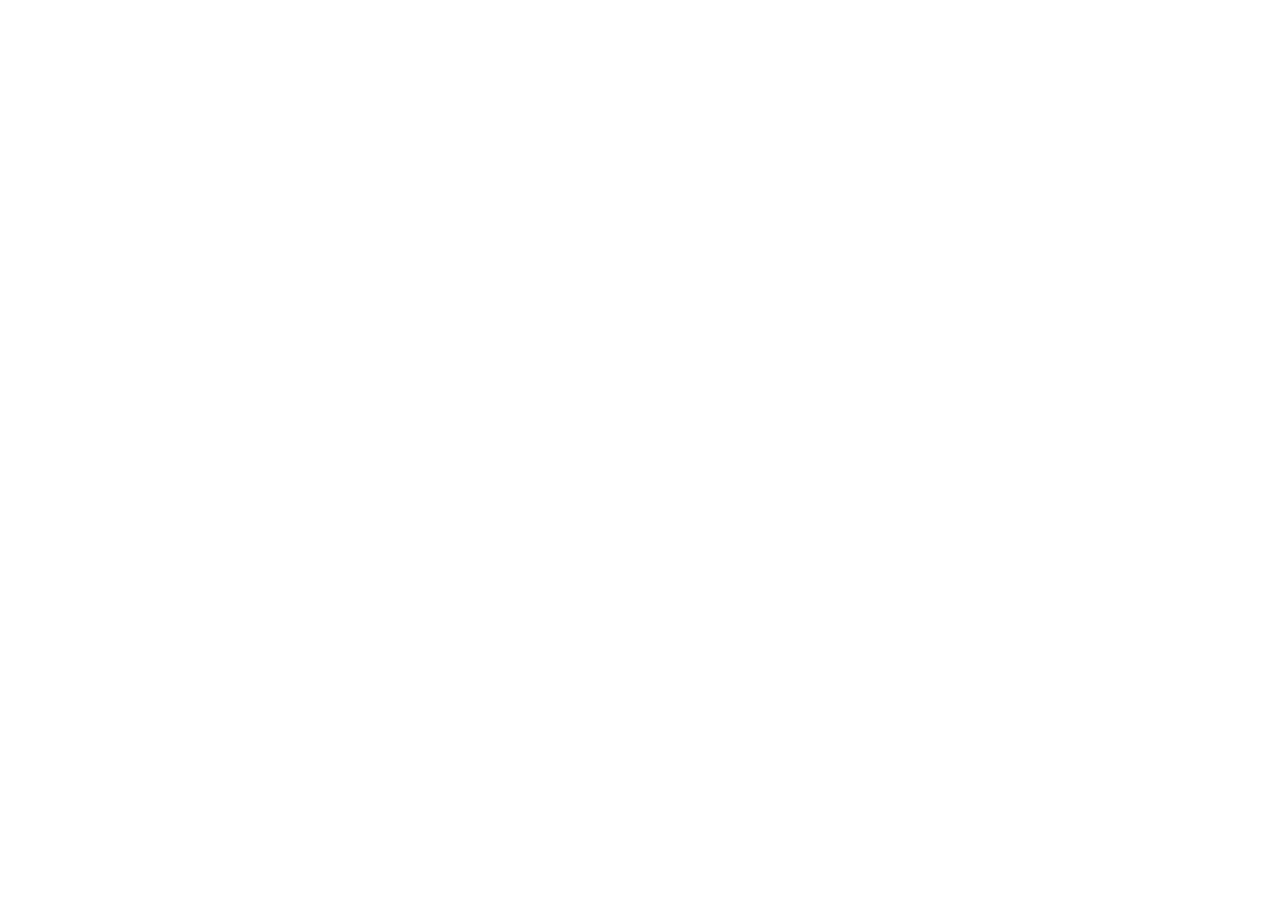
==== demo.html @ 71a539d3 "Initial version" ====
<!DOCTYPE html>
<html>
<head>
  <meta http-equiv="content-type" content="text/html; charset=UTF-8">
  <meta name="viewport" content="width=device-width, initial-scale=1">
  <title>SMEQ slider demo</title>
  <script type="text/javascript" src="https://cdnjs.cloudflare.com/ajax/libs/jquery/3.3.1/jquery.js"></script>
  <script type="text/javascript" src="js/html5smeq.js"></script>
  <link type="text/css" rel="stylesheet" href="css/html5smeq.css">
  <style type="text/css">
    body {
      background: #ffffff;
      font-family: sans-serif;
    }

    #smeq {
      height: 95vh;
    }
  </style>
</head>
<body>
  <div id="smeq"></div>
</body>
---- css/html5smeq.css ----
body {
  background: #ffffff;
  font-family: sans-serif;
}

#smeq {
  height: 95vh;
}

.smeqslider {
  position: relative;
  min-height: calc(300px + 4em);
  height: 100%;
}

.smeqscore {
  position: absolute;
  top: calc(50% - 3em);
  left: calc(70% - 1em);
  margin-top: 3em;
  margin-bottom: 1em;
  padding: 5px;
  border: 2px solid black;
  width: 4em;
  text-align: center;
}

.smeqscore>span {
  font-size: 200%;
}

.smeqhandle {
  position: absolute;
  width: 2.5em;
  height: 2.5em;
  background-color: maroon;
  bottom: 0;
  left: 0;
  margin: 0;
}

.smeqhandle:after {
  content: "";
  position: absolute;
  border-top: 3px maroon solid;
  width: calc(7em + 20px);
  bottom: -1px;
  left: 0;
}

.smeqaxis {
  position: absolute;
  top: 0;
  left: 1em;
  height: calc(100% - 4em);
  width: calc(70% - 2em);
  margin-top: 3em;
  margin-bottom: 1em;
}

.smeqline {
  position: absolute;
  top: 0;
  left: 7em;
  height: 100%;
  width: calc(100% - 5em);
  border-left: 3px solid black;
}

.smeqtick:before {
  content: "";
  position: absolute;
  right: calc(-0.2em - 20px);
  top: calc(0.5em - 1px);
  width: 20px;
  border-top: 3px solid black;
}

.smeqtick {
  display: inline-block;
  position: absolute;
  text-align: right;
  width: 1.8em;
  left: calc(-1.8em - 0.2em - 20px);
  top: 0.5em;
}

.smeqlabel:before {
  content: "";
  position: absolute;
  left: 0px;
  top: calc(0.5em - 1px);
  width: 20px;
  border-top: 3px solid black;
}

.smeqlabel {
  position: absolute;
  text-align: left;
  padding-left: calc(20px + 0.5em);
}

.smeqtick:nth-child(1) {
  top: calc(100% - 1px - 100%/15 * 0 - 0.5em)
}

.smeqtick:nth-child(2) {
  top: calc(100% - 1px - 100%/15 * 1 - 0.5em)
}

.smeqtick:nth-child(3) {
  top: calc(100% - 1px - 100%/15 * 2 - 0.5em)
}

.smeqtick:nth-child(4) {
  top: calc(100% - 1px - 100%/15 * 3 - 0.5em)
}

.smeqtick:nth-child(5) {
  top: calc(100% - 1px - 100%/15 * 4 - 0.5em)
}

.smeqtick:nth-child(6) {
  top: calc(100% - 1px - 100%/15 * 5 - 0.5em)
}

.smeqtick:nth-child(7) {
  top: calc(100% - 1px - 100%/15 * 6 - 0.5em)
}

.smeqtick:nth-child(8) {
  top: calc(100% - 1px - 100%/15 * 7 - 0.5em)
}

.smeqtick:nth-child(9) {
  top: calc(100% - 1px - 100%/15 * 8 - 0.5em)
}

.smeqtick:nth-child(10) {
  top: calc(100% - 1px - 100%/15 * 9 - 0.5em)
}

.smeqtick:nth-child(11) {
  top: calc(100% - 1px - 100%/15 * 10 - 0.5em)
}

.smeqtick:nth-child(12) {
  top: calc(100% - 1px - 100%/15 * 11 - 0.5em)
}

.smeqtick:nth-child(13) {
  top: calc(100% - 1px - 100%/15 * 12 - 0.5em)
}

.smeqtick:nth-child(14) {
  top: calc(100% - 1px - 100%/15 * 13 - 0.5em)
}

.smeqtick:nth-child(15) {
  top: calc(100% - 1px - 100%/15 * 14 - 0.5em)
}

.smeqtick:nth-child(16) {
  top: calc(100% - 1px - 100%/15 * 15 - 0.5em)
}

.smeqlabel:nth-child(17) {
  top: calc(100% - 1px - 100%/15 * 0.19 - 0.5em)
}

.smeqlabel:nth-child(18) {
  top: calc(100% - 1px - 100%/15 * 1.14 - 0.5em)
}

.smeqlabel:nth-child(19) {
  top: calc(100% - 1px - 100%/15 * 2.56 - 0.5em)
}

.smeqlabel:nth-child(20) {
  top: calc(100% - 1px - 100%/15 * 3.69 - 0.5em)
}

.smeqlabel:nth-child(21) {
  top: calc(100% - 1px - 100%/15 * 5.67 - 0.5em)
}

.smeqlabel:nth-child(22) {
  top: calc(100% - 1px - 100%/15 * 7.06 - 0.5em)
}

.smeqlabel:nth-child(23) {
  top: calc(100% - 1px - 100%/15 * 8.53 - 0.5em)
}

.smeqlabel:nth-child(24) {
  top: calc(100% - 1px - 100%/15 * 10.17 - 0.5em)
}

.smeqlabel:nth-child(25) {
  top: calc(100% - 1px - 100%/15 * 11.31 - 0.5em)
}
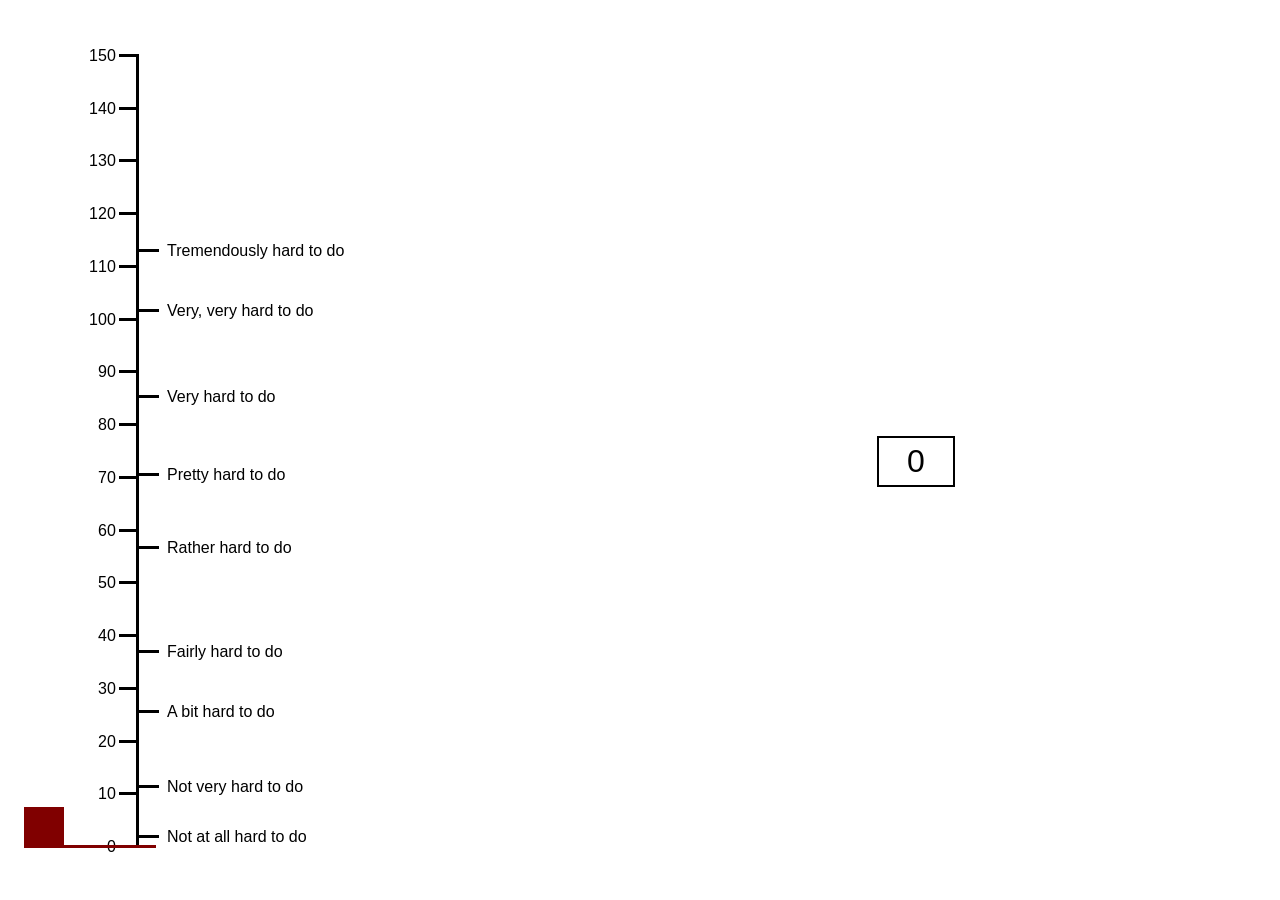
==== commit d2ac5119: "Add initialization script" ====
--- a/demo.html
+++ b/demo.html
@@ -17,6 +17,11 @@
       height: 95vh;
     }
   </style>
+  <script type="text/javascript">
+    $(document).ready(function() {
+      initSMEQ($("#smeq"));
+    });
+  </script>
 </head>
 <body>
   <div id="smeq"></div>
--- a/css/html5smeq.css
+++ b/css/html5smeq.css
@@ -1,12 +1,3 @@
-body {
-  background: #ffffff;
-  font-family: sans-serif;
-}
-
-#smeq {
-  height: 95vh;
-}
-
 .smeqslider {
   position: relative;
   min-height: calc(300px + 4em);
